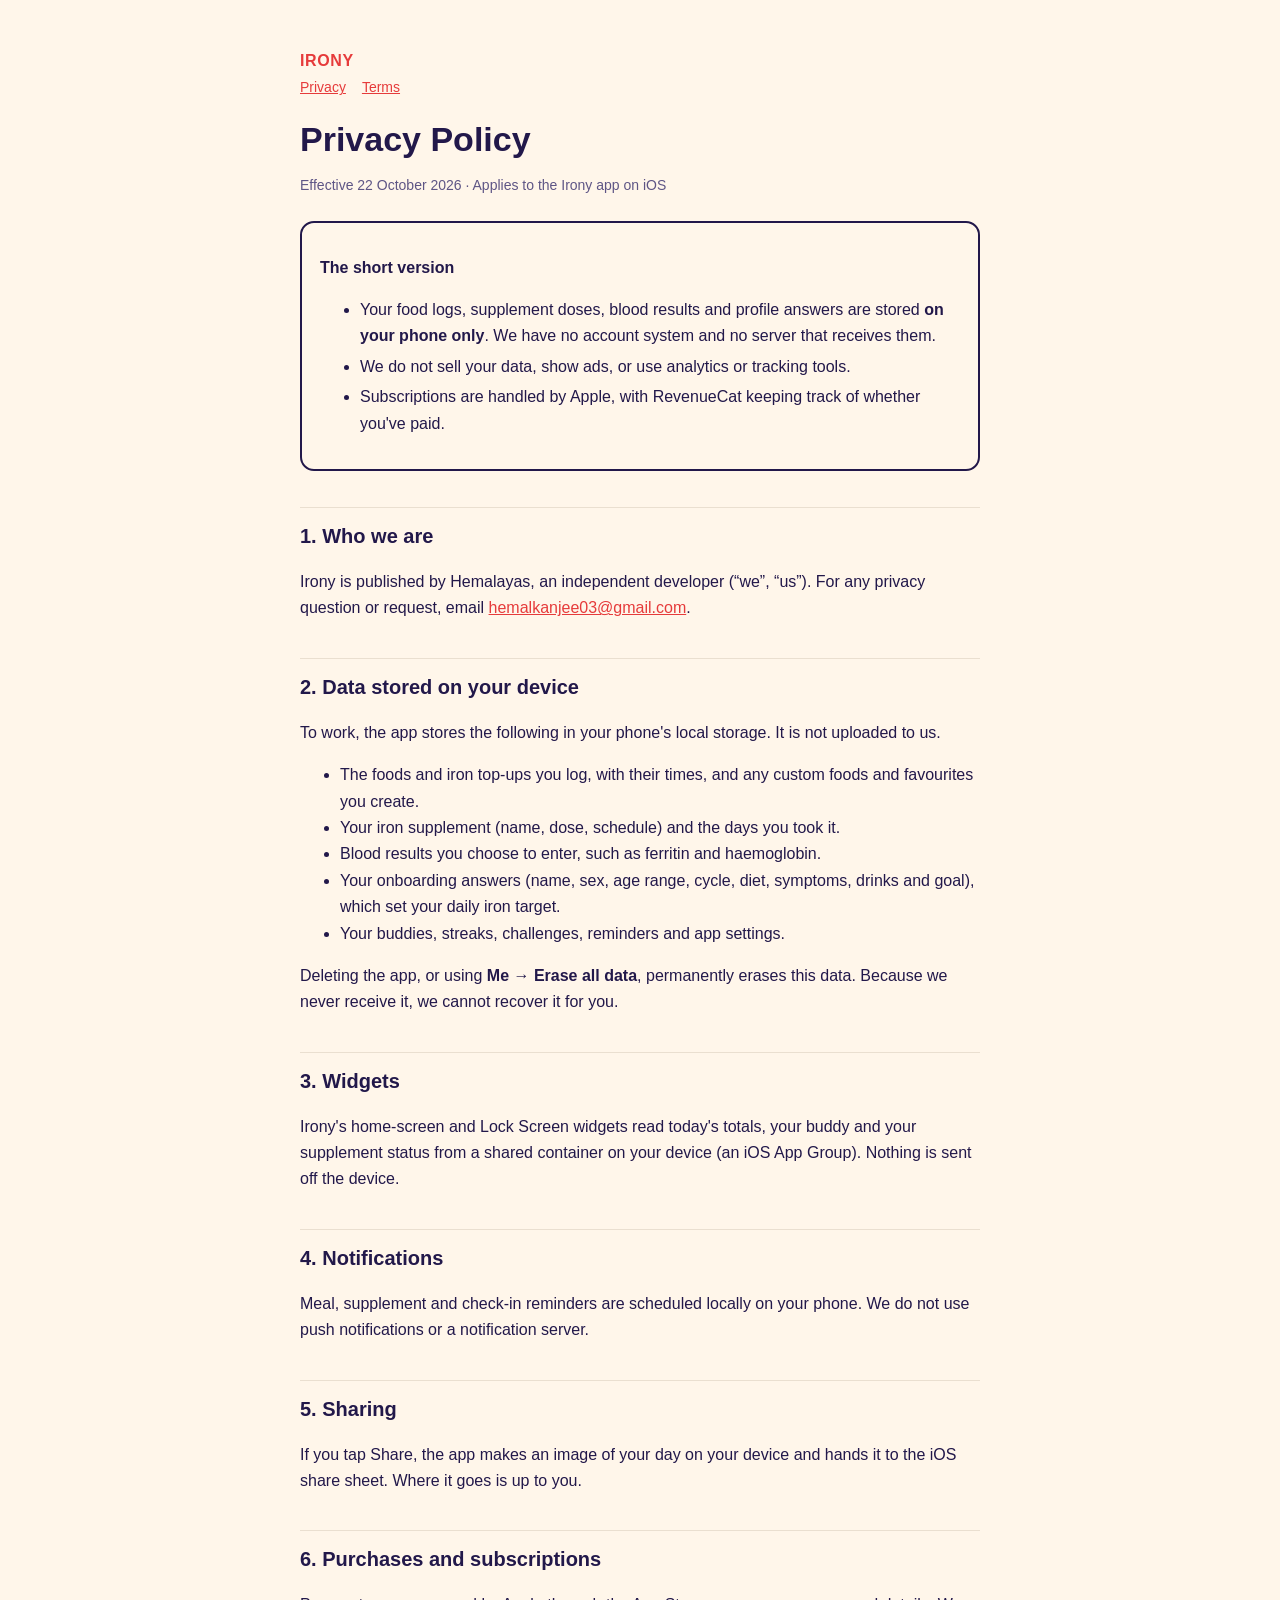
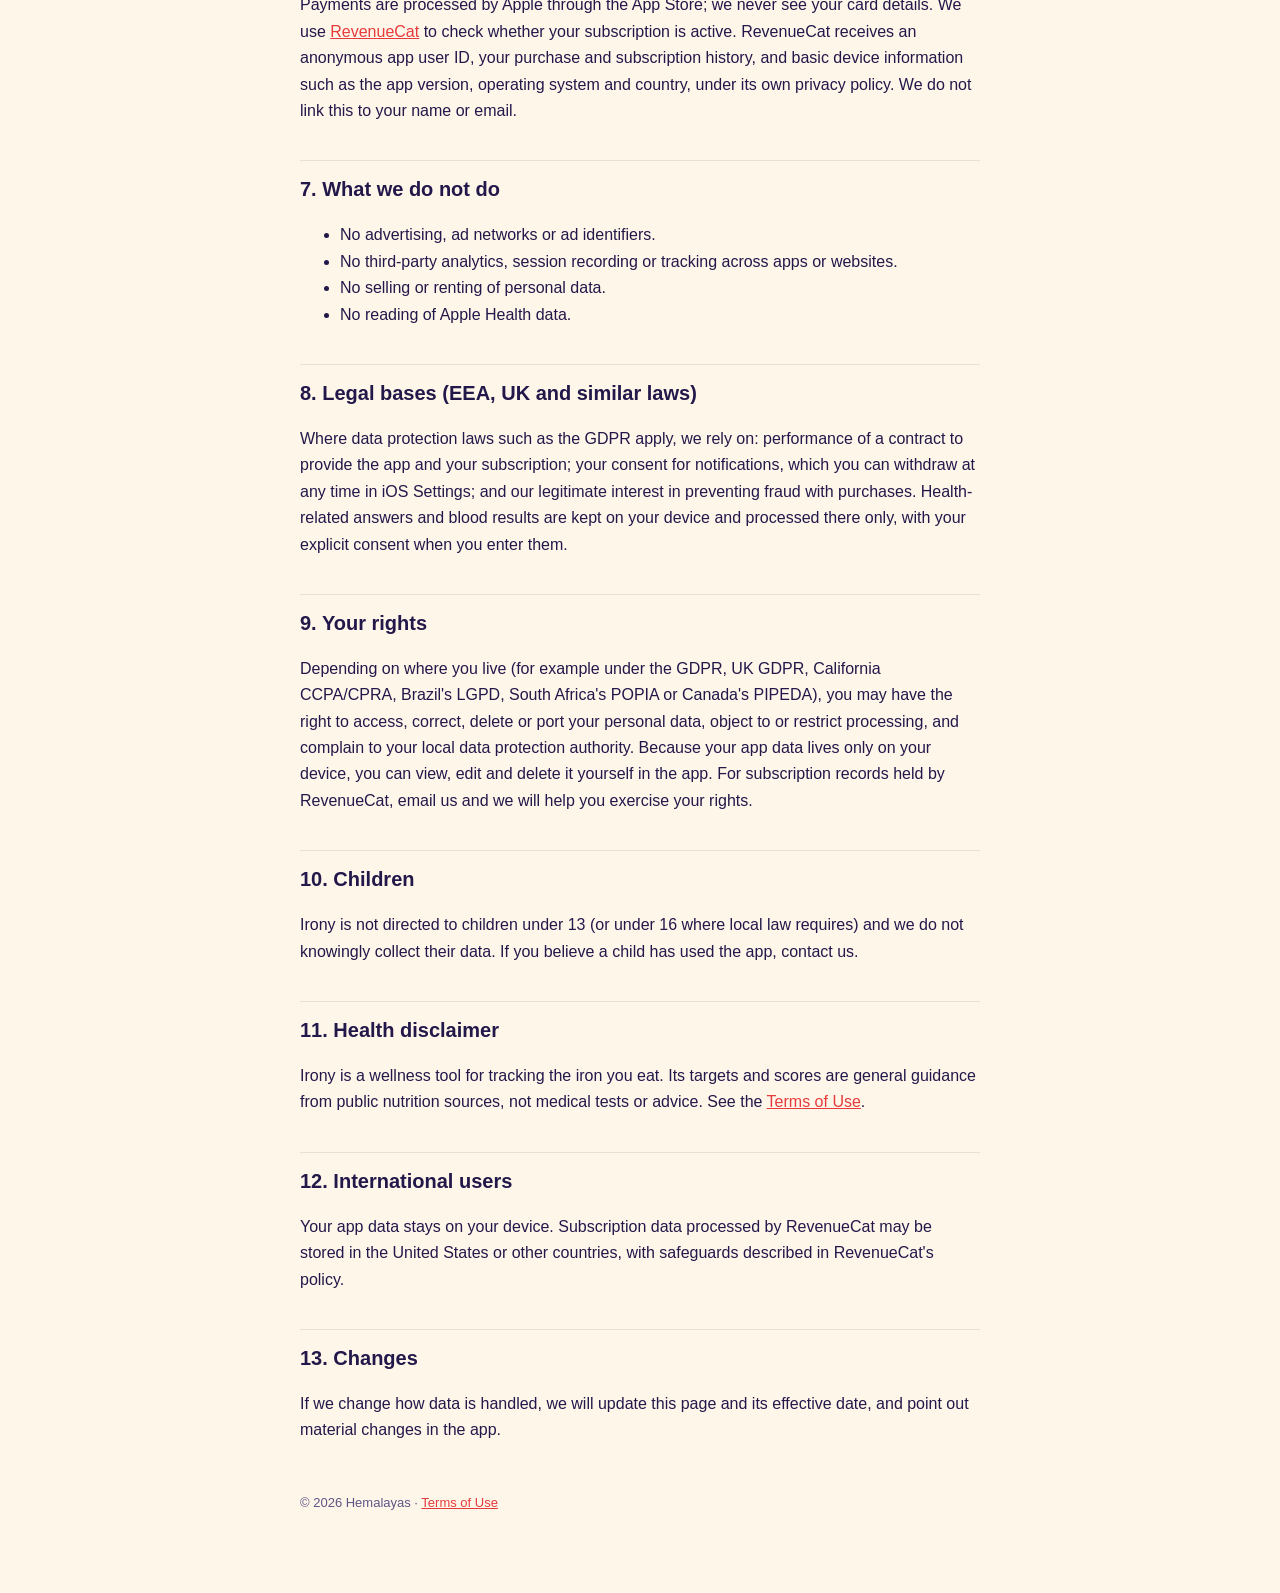
==== privacy.html @ ad9a5756 "Irony Privacy Policy and Terms of Use" ====
<!doctype html>
<html lang="en">
<head>
<meta charset="utf-8">
<meta name="viewport" content="width=device-width, initial-scale=1">
<title>Irony Privacy Policy</title>
<meta name="description" content="How the Irony iron tracker handles your data: everything you log stays on your device.">
<link rel="stylesheet" href="style.css">
</head>
<body>
<main>
<a class="brand" href="index.html">IRONY</a>
<nav><a href="privacy.html">Privacy</a><a href="terms.html">Terms</a></nav>
<h1>Privacy Policy</h1>
<p class="meta">Effective 22 October 2026 · Applies to the Irony app on iOS</p>

<div class="summary">
<p><strong>The short version</strong></p>
<ul>
<li>Your food logs, supplement doses, blood results and profile answers are stored <strong>on your phone only</strong>. We have no account system and no server that receives them.</li>
<li>We do not sell your data, show ads, or use analytics or tracking tools.</li>
<li>Subscriptions are handled by Apple, with RevenueCat keeping track of whether you've paid.</li>
</ul>
</div>

<h2>1. Who we are</h2>
<p>Irony is published by Hemalayas, an independent developer (“we”, “us”). For any privacy question or request, email <a href="mailto:hemalkanjee03@gmail.com">hemalkanjee03@gmail.com</a>.</p>

<h2>2. Data stored on your device</h2>
<p>To work, the app stores the following in your phone's local storage. It is not uploaded to us.</p>
<ul>
<li>The foods and iron top-ups you log, with their times, and any custom foods and favourites you create.</li>
<li>Your iron supplement (name, dose, schedule) and the days you took it.</li>
<li>Blood results you choose to enter, such as ferritin and haemoglobin.</li>
<li>Your onboarding answers (name, sex, age range, cycle, diet, symptoms, drinks and goal), which set your daily iron target.</li>
<li>Your buddies, streaks, challenges, reminders and app settings.</li>
</ul>
<p>Deleting the app, or using <strong>Me → Erase all data</strong>, permanently erases this data. Because we never receive it, we cannot recover it for you.</p>

<h2>3. Widgets</h2>
<p>Irony's home-screen and Lock Screen widgets read today's totals, your buddy and your supplement status from a shared container on your device (an iOS App Group). Nothing is sent off the device.</p>

<h2>4. Notifications</h2>
<p>Meal, supplement and check-in reminders are scheduled locally on your phone. We do not use push notifications or a notification server.</p>

<h2>5. Sharing</h2>
<p>If you tap Share, the app makes an image of your day on your device and hands it to the iOS share sheet. Where it goes is up to you.</p>

<h2>6. Purchases and subscriptions</h2>
<p>Payments are processed by Apple through the App Store; we never see your card details. We use <a href="https://www.revenuecat.com/privacy">RevenueCat</a> to check whether your subscription is active. RevenueCat receives an anonymous app user ID, your purchase and subscription history, and basic device information such as the app version, operating system and country, under its own privacy policy. We do not link this to your name or email.</p>

<h2>7. What we do not do</h2>
<ul>
<li>No advertising, ad networks or ad identifiers.</li>
<li>No third-party analytics, session recording or tracking across apps or websites.</li>
<li>No selling or renting of personal data.</li>
<li>No reading of Apple Health data.</li>
</ul>

<h2>8. Legal bases (EEA, UK and similar laws)</h2>
<p>Where data protection laws such as the GDPR apply, we rely on: performance of a contract to provide the app and your subscription; your consent for notifications, which you can withdraw at any time in iOS Settings; and our legitimate interest in preventing fraud with purchases. Health-related answers and blood results are kept on your device and processed there only, with your explicit consent when you enter them.</p>

<h2>9. Your rights</h2>
<p>Depending on where you live (for example under the GDPR, UK GDPR, California CCPA/CPRA, Brazil's LGPD, South Africa's POPIA or Canada's PIPEDA), you may have the right to access, correct, delete or port your personal data, object to or restrict processing, and complain to your local data protection authority. Because your app data lives only on your device, you can view, edit and delete it yourself in the app. For subscription records held by RevenueCat, email us and we will help you exercise your rights.</p>

<h2>10. Children</h2>
<p>Irony is not directed to children under 13 (or under 16 where local law requires) and we do not knowingly collect their data. If you believe a child has used the app, contact us.</p>

<h2>11. Health disclaimer</h2>
<p>Irony is a wellness tool for tracking the iron you eat. Its targets and scores are general guidance from public nutrition sources, not medical tests or advice. See the <a href="terms.html">Terms of Use</a>.</p>

<h2>12. International users</h2>
<p>Your app data stays on your device. Subscription data processed by RevenueCat may be stored in the United States or other countries, with safeguards described in RevenueCat's policy.</p>

<h2>13. Changes</h2>
<p>If we change how data is handled, we will update this page and its effective date, and point out material changes in the app.</p>

<footer>© 2026 Hemalayas · <a href="terms.html">Terms of Use</a></footer>
</main>
</body>
</html>
---- style.css ----
:root { --bg: #FFF6EA; --text: #22184A; --sub: #5E5585; --line: #EADFD0; --accent: #E63B3B; }
@media (prefers-color-scheme: dark) { :root { --bg: #16112E; --text: #FFF6EA; --sub: #B9B0D6; --line: #2C2450; --accent: #FF7A7A; } }
* { box-sizing: border-box; }
body { margin: 0; background: var(--bg); color: var(--text); font: 16px/1.65 -apple-system, BlinkMacSystemFont, "Segoe UI", Roboto, sans-serif; }
main { max-width: 720px; margin: 0 auto; padding: 48px 20px 80px; }
.brand { font-weight: 800; letter-spacing: 0.04em; color: var(--accent); text-decoration: none; }
h1 { font-size: 34px; line-height: 1.2; margin: 18px 0 4px; }
h2 { font-size: 20px; margin: 36px 0 8px; padding-top: 12px; border-top: 1px solid var(--line); }
.meta { color: var(--sub); font-size: 14px; margin-bottom: 24px; }
.summary { border: 2px solid var(--text); border-radius: 14px; padding: 16px 18px; }
.summary li { margin: 4px 0; }
a { color: var(--accent); }
nav a { margin-right: 16px; font-size: 14px; }
footer { margin-top: 48px; color: var(--sub); font-size: 13px; }
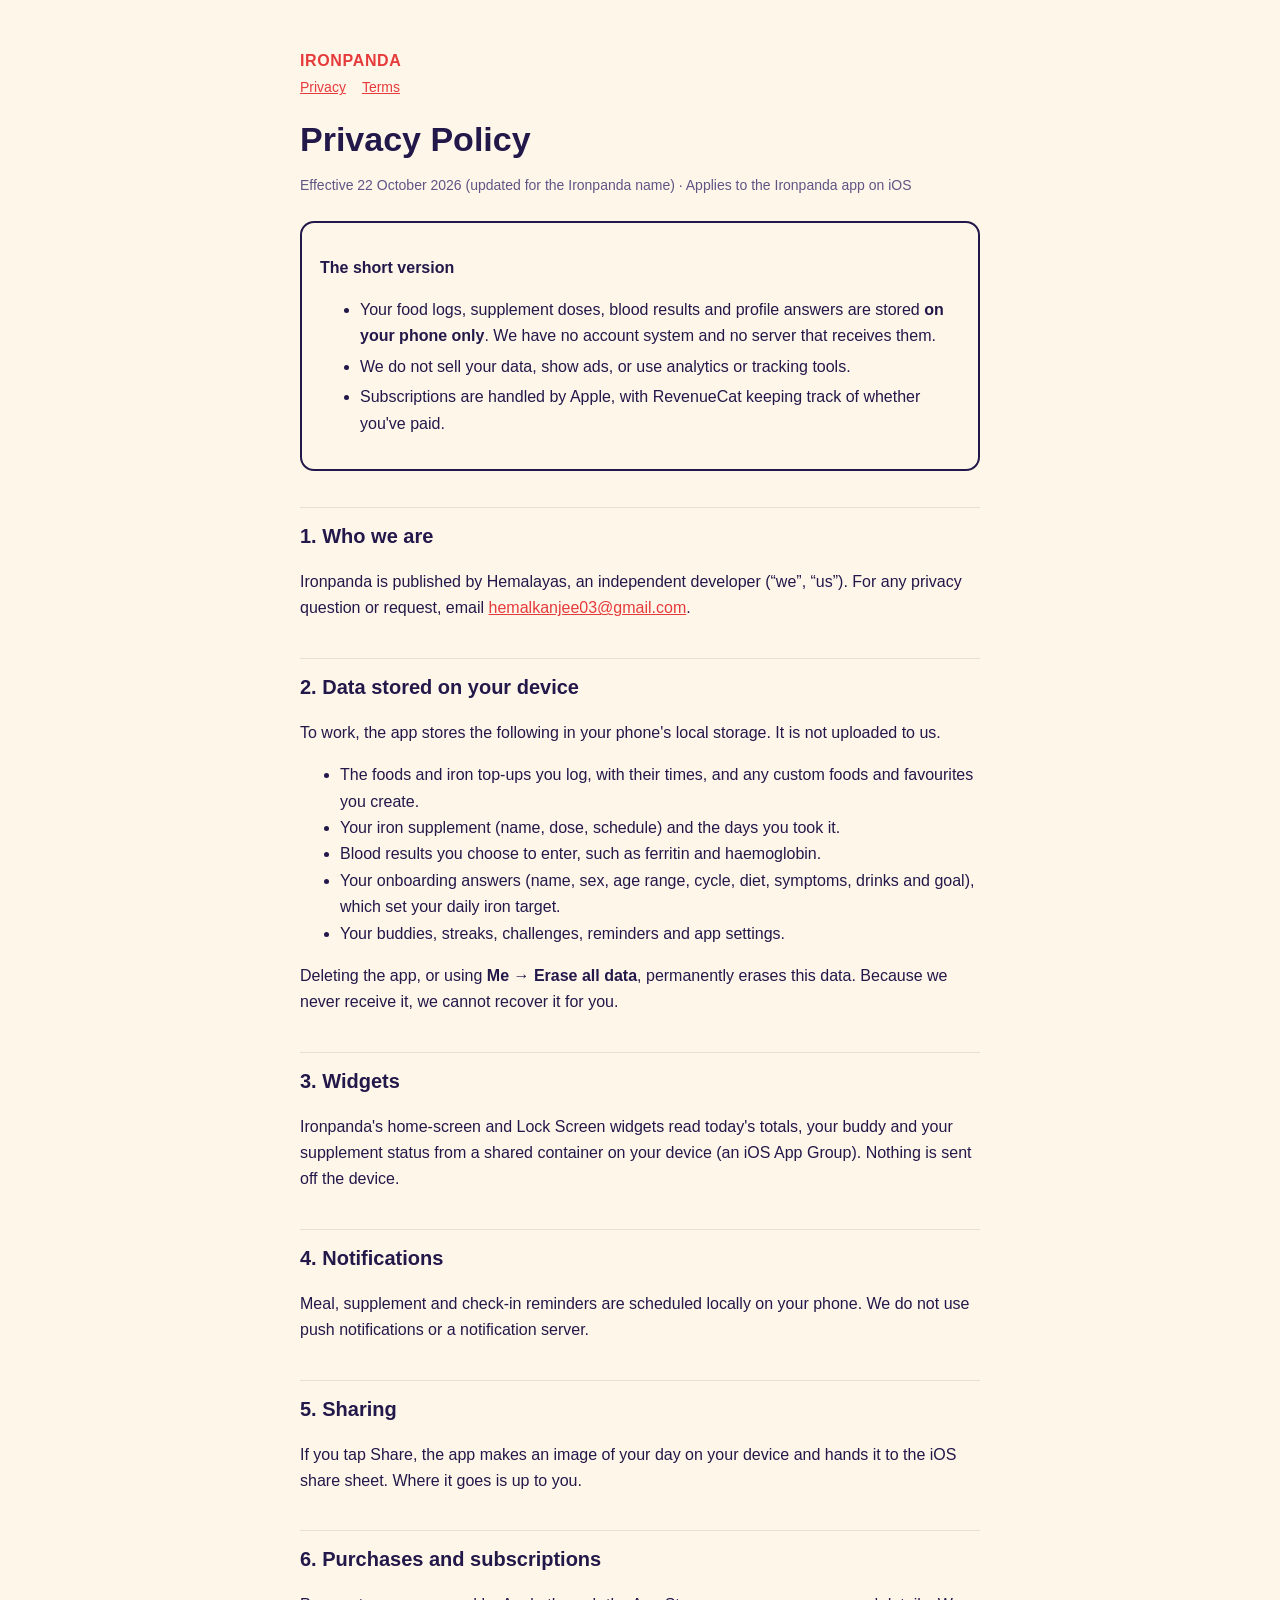
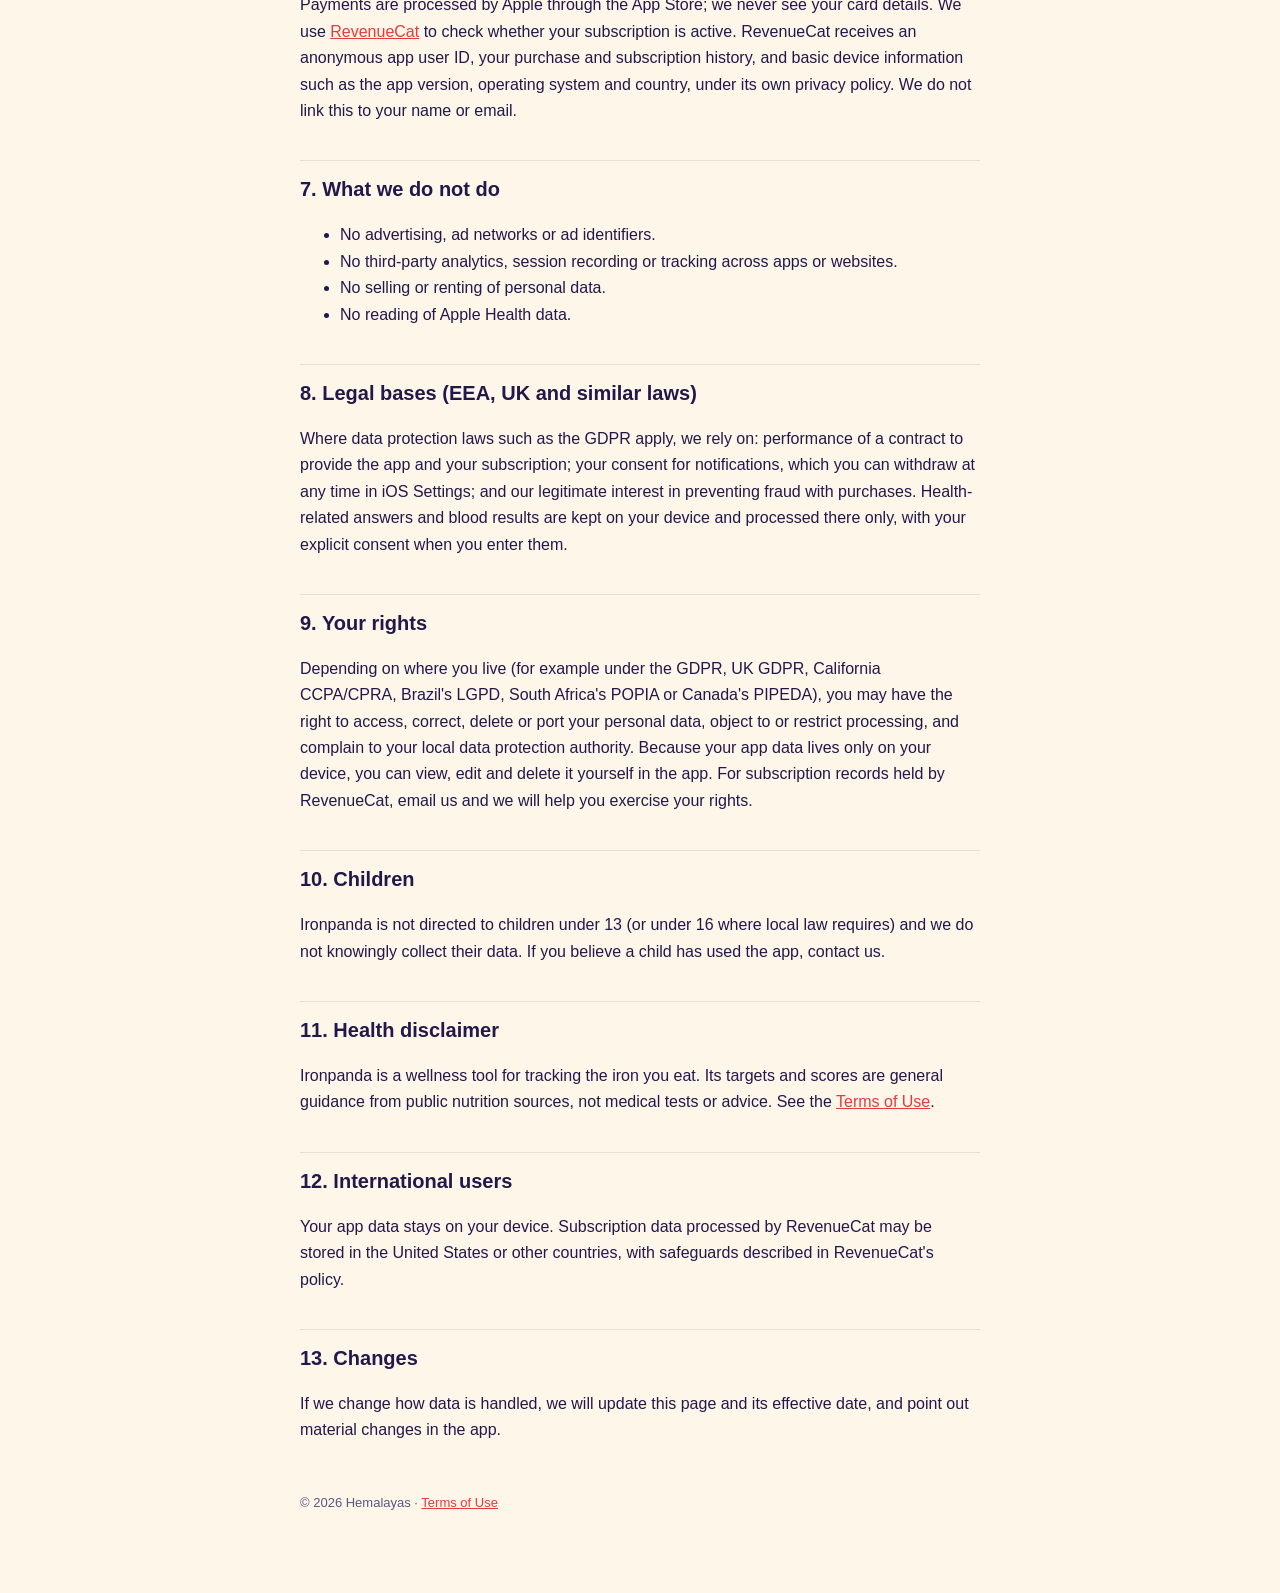
==== commit fd87fb86: "Rename to Ironpanda" ====
--- a/privacy.html
+++ b/privacy.html
@@ -3,16 +3,16 @@
 <head>
 <meta charset="utf-8">
 <meta name="viewport" content="width=device-width, initial-scale=1">
-<title>Irony Privacy Policy</title>
-<meta name="description" content="How the Irony iron tracker handles your data: everything you log stays on your device.">
+<title>Ironpanda Privacy Policy</title>
+<meta name="description" content="How the Ironpanda iron tracker handles your data: everything you log stays on your device.">
 <link rel="stylesheet" href="style.css">
 </head>
 <body>
 <main>
-<a class="brand" href="index.html">IRONY</a>
+<a class="brand" href="index.html">IRONPANDA</a>
 <nav><a href="privacy.html">Privacy</a><a href="terms.html">Terms</a></nav>
 <h1>Privacy Policy</h1>
-<p class="meta">Effective 22 October 2026 · Applies to the Irony app on iOS</p>
+<p class="meta">Effective 22 October 2026 (updated for the Ironpanda name) · Applies to the Ironpanda app on iOS</p>
 
 <div class="summary">
 <p><strong>The short version</strong></p>
@@ -24,7 +24,7 @@
 </div>
 
 <h2>1. Who we are</h2>
-<p>Irony is published by Hemalayas, an independent developer (“we”, “us”). For any privacy question or request, email <a href="mailto:hemalkanjee03@gmail.com">hemalkanjee03@gmail.com</a>.</p>
+<p>Ironpanda is published by Hemalayas, an independent developer (“we”, “us”). For any privacy question or request, email <a href="mailto:hemalkanjee03@gmail.com">hemalkanjee03@gmail.com</a>.</p>
 
 <h2>2. Data stored on your device</h2>
 <p>To work, the app stores the following in your phone's local storage. It is not uploaded to us.</p>
@@ -38,7 +38,7 @@
 <p>Deleting the app, or using <strong>Me → Erase all data</strong>, permanently erases this data. Because we never receive it, we cannot recover it for you.</p>
 
 <h2>3. Widgets</h2>
-<p>Irony's home-screen and Lock Screen widgets read today's totals, your buddy and your supplement status from a shared container on your device (an iOS App Group). Nothing is sent off the device.</p>
+<p>Ironpanda's home-screen and Lock Screen widgets read today's totals, your buddy and your supplement status from a shared container on your device (an iOS App Group). Nothing is sent off the device.</p>
 
 <h2>4. Notifications</h2>
 <p>Meal, supplement and check-in reminders are scheduled locally on your phone. We do not use push notifications or a notification server.</p>
@@ -64,10 +64,10 @@
 <p>Depending on where you live (for example under the GDPR, UK GDPR, California CCPA/CPRA, Brazil's LGPD, South Africa's POPIA or Canada's PIPEDA), you may have the right to access, correct, delete or port your personal data, object to or restrict processing, and complain to your local data protection authority. Because your app data lives only on your device, you can view, edit and delete it yourself in the app. For subscription records held by RevenueCat, email us and we will help you exercise your rights.</p>
 
 <h2>10. Children</h2>
-<p>Irony is not directed to children under 13 (or under 16 where local law requires) and we do not knowingly collect their data. If you believe a child has used the app, contact us.</p>
+<p>Ironpanda is not directed to children under 13 (or under 16 where local law requires) and we do not knowingly collect their data. If you believe a child has used the app, contact us.</p>
 
 <h2>11. Health disclaimer</h2>
-<p>Irony is a wellness tool for tracking the iron you eat. Its targets and scores are general guidance from public nutrition sources, not medical tests or advice. See the <a href="terms.html">Terms of Use</a>.</p>
+<p>Ironpanda is a wellness tool for tracking the iron you eat. Its targets and scores are general guidance from public nutrition sources, not medical tests or advice. See the <a href="terms.html">Terms of Use</a>.</p>
 
 <h2>12. International users</h2>
 <p>Your app data stays on your device. Subscription data processed by RevenueCat may be stored in the United States or other countries, with safeguards described in RevenueCat's policy.</p>
